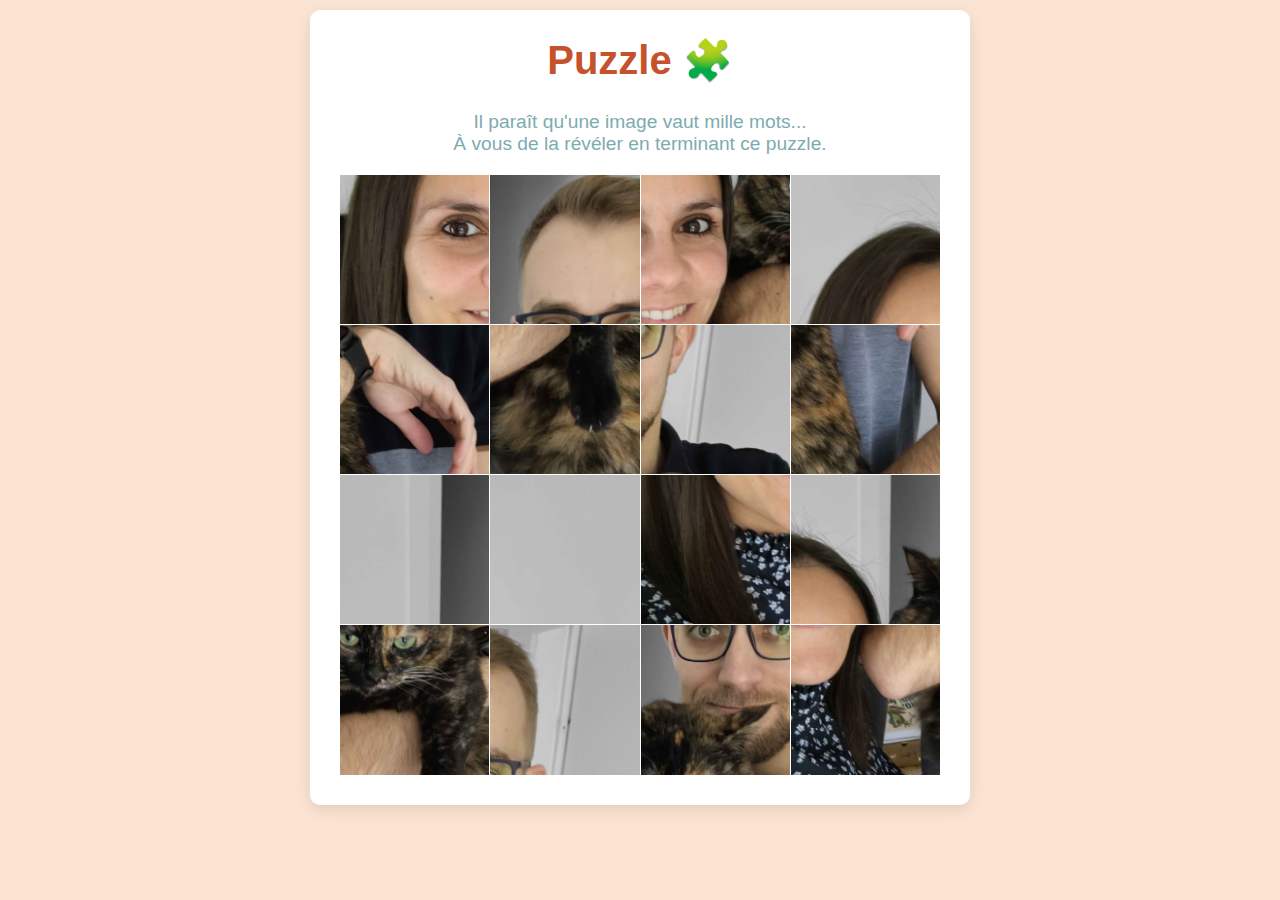
==== index.html @ b9bbb566 "first commit" ====
<!DOCTYPE html>
<html lang="fr">

<head>
    <meta charset="UTF-8">
    <meta name="viewport" content="width=device-width, initial-scale=1.0">
    <title>Puzzle</title>
    <link rel="stylesheet" href="styles.css">
    <link rel="shortcut icon" href="icon.png" type="image/x-icon">
</head>

<body>
    <div class="container">
        <h1>Puzzle 🧩</h1>
        <p class="intro-text">Il paraît qu'une image vaut mille mots... <br>
            À vous de la révéler en terminant ce puzzle.</p>
        <div class="puzzle-container" id="puzzleContainer">
            <!-- Puzzle  -->
        </div>
        <div class="reveal-text" id="revealText">
            <h2>Bravo !</h2>
            <p>Puzzle maitrisé ! Allez, cliquez ...</p>
            <button id="congrat" onclick="window.location.href='congrat.html'">Découvrir</button>
        </div>
    </div>
    <script src="script.js"></script>
</body>

</html>
---- styles.css ----
body {
    font-family: Arial, sans-serif;
    background-color: #fbe4d2;
    display: flex;
    justify-content: center;
    align-items: center;
    height: 100%;
    padding: 10px;
    margin: 0;
    color: #333;
}

.container {
    text-align: center;
    background-color: white;
    padding: 30px;
    border-radius: 10px;
    box-shadow: 0 5px 15px rgba(0, 0, 0, 0.1);
    width: 100%;
    max-width: 600px;
    padding-top: 0;
}

p {
    color: #7eabaf;
}

h1,
h2 {
    font-size: 2.5em;
    color: #c6522b;
}

.intro-text {
    font-size: 1.2em;
    margin: 20px 0;
}

.puzzle-container {
    display: grid;
    grid-template-columns: repeat(auto-fit, minmax(60px, 1fr));
    grid-template-rows: repeat(auto-fit, minmax(60px, 1fr));
    gap: 1px;
    justify-content: center;
    margin-top: 20px;
}

.puzzle-piece {
    width: 100%;
    height: 0;
    padding-bottom: 100%;
    background-size: cover;
    cursor: pointer;
    transition: transform 0.3s ease;
}

.puzzle-piece.selected {
    outline: 4px solid #c6522b;
    outline-offset: -2px;
}

.puzzle-piece:hover {
    transform: none;
}

.reveal-text {
    display: none;
    color: #ff6f61;
}

.reveal-text h2 {
    font-size: 2.5em;
}

#congrat {
    font-weight: 800;
    font-style: normal;
    transition: all .1s linear;
    background-color: transparent;
    border: solid 2px #c6522b;
    border-radius: 4px;
    color: #c6522b;
    display: inline-block;
    font-size: 14px;
    text-transform: uppercase;
    margin: 5px;
    padding: 10px;
    line-height: 1em;
    text-decoration: none;
    min-width: 120px;
    cursor: pointer;
}

@media (max-width: 600px) {
    h1 {
        font-size: 1.8em;
    }

    .intro-text {
        font-size: 1em;
    }

    .puzzle-container {
        gap: 1px;
    }

    .container {
        padding: 20px;
    }

    #congrat {
        font-size: 12px;
        padding: 8px;
    }
}
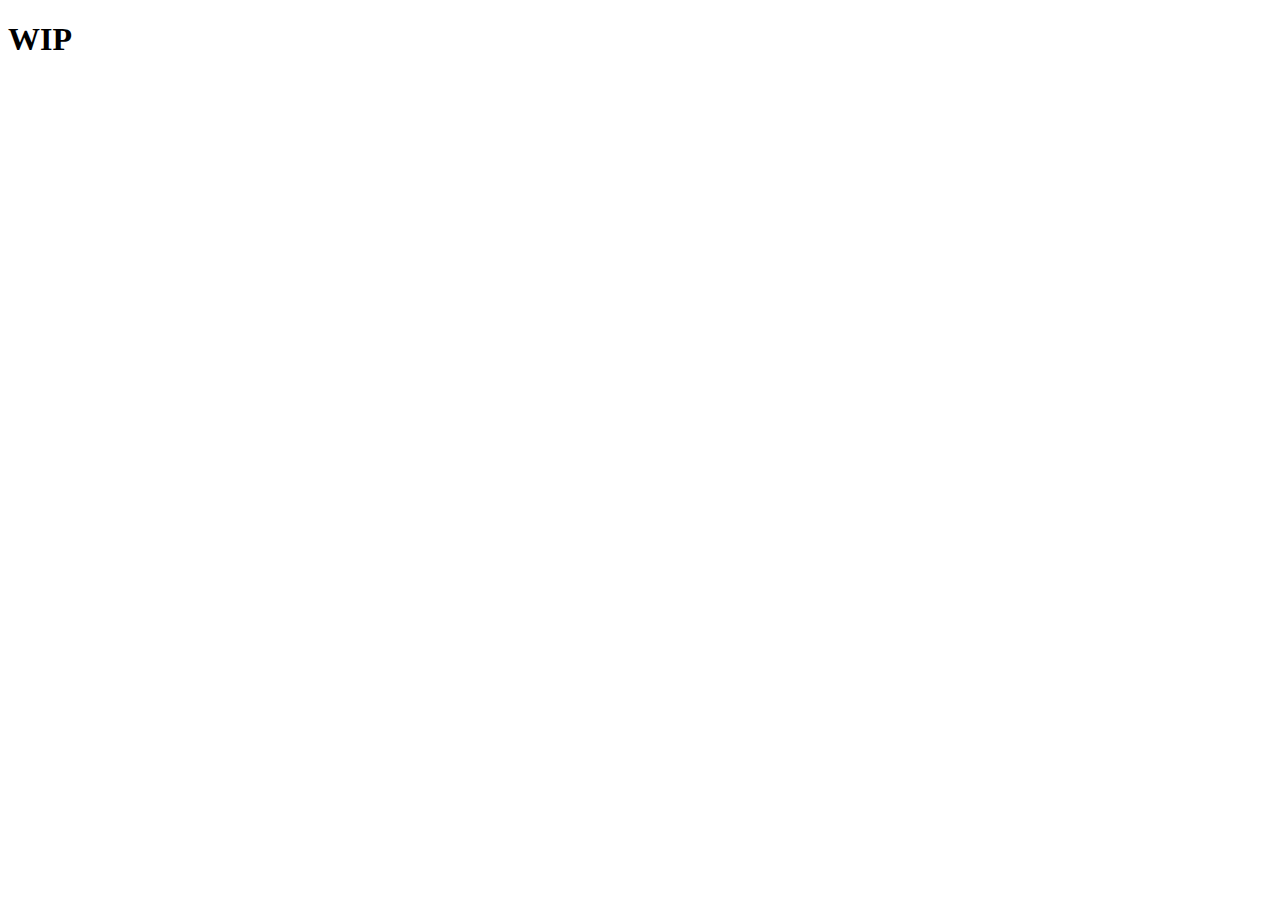
==== commit caab3563: "update project structure for future" ====
--- a/index.html
+++ b/index.html
@@ -1,29 +1,14 @@
 <!DOCTYPE html>
-<html lang="fr">
+<html lang="en">
 
 <head>
     <meta charset="UTF-8">
     <meta name="viewport" content="width=device-width, initial-scale=1.0">
-    <title>Puzzle</title>
-    <link rel="stylesheet" href="styles.css">
-    <link rel="shortcut icon" href="icon.png" type="image/x-icon">
+    <title>Document</title>
 </head>
 
 <body>
-    <div class="container">
-        <h1>Puzzle 🧩</h1>
-        <p class="intro-text">Il paraît qu'une image vaut mille mots... <br>
-            À vous de la révéler en terminant ce puzzle.</p>
-        <div class="puzzle-container" id="puzzleContainer">
-            <!-- Puzzle  -->
-        </div>
-        <div class="reveal-text" id="revealText">
-            <h2>Bravo !</h2>
-            <p>Puzzle maitrisé ! Allez, cliquez ...</p>
-            <button id="congrat" onclick="window.location.href='congrat.html'">Découvrir</button>
-        </div>
-    </div>
-    <script src="script.js"></script>
+    <h1>WIP</h1>
 </body>
 
 </html>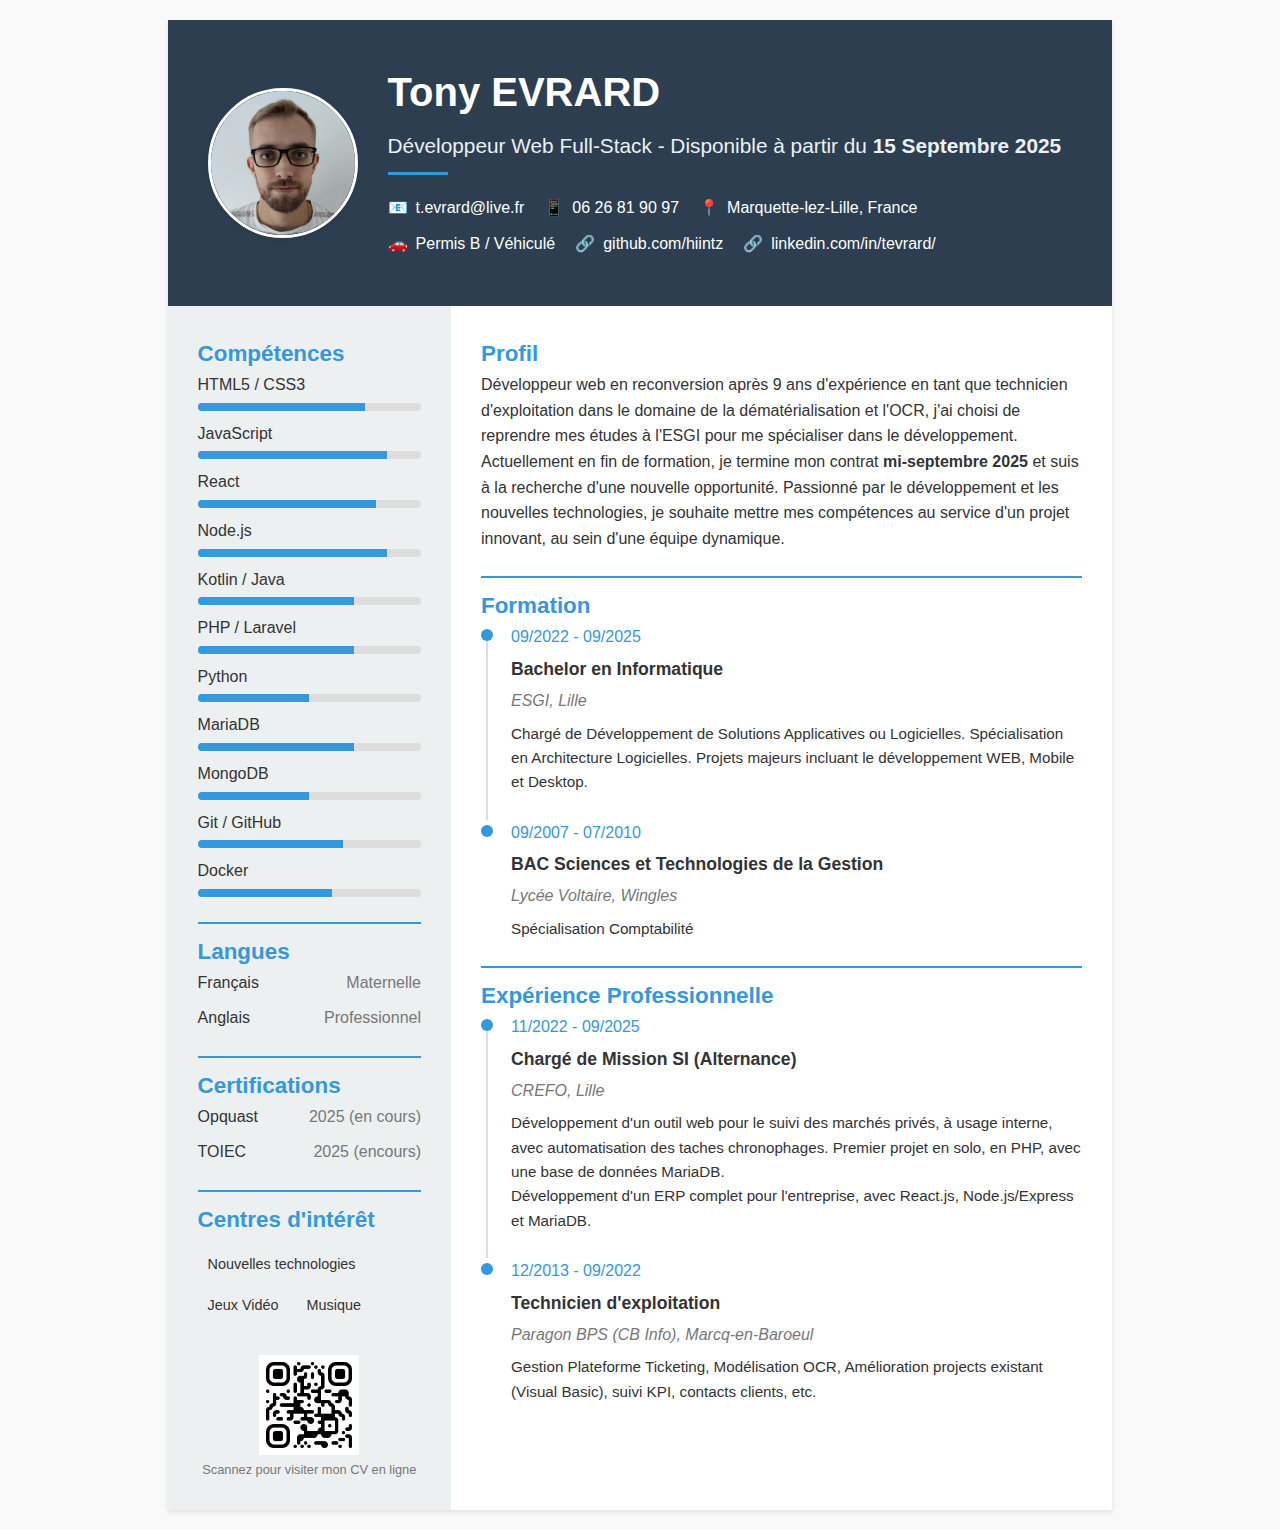
==== commit 9f8f07a0: "Add CV" ====
--- a/index.html
+++ b/index.html
@@ -1,14 +1,260 @@
 <!DOCTYPE html>
-<html lang="en">
+<html lang="fr">
 
 <head>
     <meta charset="UTF-8">
     <meta name="viewport" content="width=device-width, initial-scale=1.0">
-    <title>Document</title>
+    <title>CV - EVRARD Tony</title>
+    <link rel="stylesheet" href="style.css">
 </head>
 
 <body>
-    <h1>WIP</h1>
+    <div class="cv-container">
+        <header>
+            <div class="header-content">
+                <div class="profile-image">
+                    <img src="profil.jpeg" alt="Photo de profil">
+                </div>
+                <div class="name-title">
+                    <h1>Tony EVRARD</h1>
+                    <div class="job-title">Développeur Web Full-Stack - Disponible à partir du <b>15 Septembre 2025</b>
+                    </div>
+                    <div class="header-line"></div>
+                    <div class="contact-info">
+                        <div class="contact-item">
+                            <span class="contact-icon">📧</span>
+                            <span>t.evrard@live.fr</span>
+                        </div>
+                        <div class="contact-item">
+                            <span class="contact-icon">📱</span>
+                            <span>06 26 81 90 97</span>
+                        </div>
+                        <div class="contact-item">
+                            <span class="contact-icon">📍</span>
+                            <span>Marquette-lez-Lille, France</span>
+                        </div>
+                        <div class="contact-item">
+                            <span class="contact-icon">🚗</span>
+                            <span>Permis B / Véhiculé</span>
+                        </div>
+                        <div class="contact-item">
+                            <span class="contact-icon">🔗</span>
+                            <span>github.com/hiintz</span>
+                        </div>
+                        <div class="contact-item">
+                            <span class="contact-icon">🔗</span>
+                            <span>linkedin.com/in/tevrard/</span>
+                        </div>
+                    </div>
+                </div>
+            </div>
+        </header>
+
+        <div class="main-content">
+            <div class="sidebar">
+                <div class="section">
+                    <h2 class="section-title">Compétences</h2>
+                    <ul class="skills-list">
+                        <li class="skill-item">
+                            <span class="skill-name">HTML5 / CSS3</span>
+                            <div class="skill-bar">
+                                <div class="skill-level" style="width: 75%;"></div>
+                            </div>
+                        </li>
+                        <li class="skill-item">
+                            <span class="skill-name">JavaScript</span>
+                            <div class="skill-bar">
+                                <div class="skill-level" style="width: 85%;"></div>
+                            </div>
+                        </li>
+                        <li class="skill-item">
+                            <span class="skill-name">React</span>
+                            <div class="skill-bar">
+                                <div class="skill-level" style="width: 80%;"></div>
+                            </div>
+                        </li>
+                        <li class="skill-item">
+                            <span class="skill-name">Node.js</span>
+                            <div class="skill-bar">
+                                <div class="skill-level" style="width: 85%;"></div>
+                            </div>
+                        </li>
+                        <li class="skill-item">
+                            <span class="skill-name">Kotlin / Java</span>
+                            <div class="skill-bar">
+                                <div class="skill-level" style="width: 70%;"></div>
+                            </div>
+                        </li>
+                        <li class=" skill-item">
+                            <span class="skill-name">PHP / Laravel</span>
+                            <div class="skill-bar">
+                                <div class="skill-level" style="width: 70%;"></div>
+                            </div>
+                        </li>
+                        <li class="skill-item">
+                            <span class="skill-name">Python</span>
+                            <div class="skill-bar">
+                                <div class="skill-level" style="width: 50%;"></div>
+                            </div>
+                        </li>
+                        <li class="skill-item">
+                            <span class="skill-name">MariaDB</span>
+                            <div class="skill-bar">
+                                <div class="skill-level" style="width: 70%;"></div>
+                            </div>
+                        </li>
+                        <li class="skill-item">
+                            <span class="skill-name">MongoDB</span>
+                            <div class="skill-bar">
+                                <div class="skill-level" style="width: 50%;"></div>
+                            </div>
+                        </li>
+                        <li class="skill-item">
+                            <span class="skill-name">Git / GitHub</span>
+                            <div class="skill-bar">
+                                <div class="skill-level" style="width: 65%;"></div>
+                            </div>
+                        </li>
+                        <li class="skill-item">
+                            <span class="skill-name">Docker</span>
+                            <div class="skill-bar">
+                                <div class="skill-level" style="width: 60%;"></div>
+                            </div>
+                        </li>
+                    </ul>
+                </div>
+
+                <div class="section">
+                    <h2 class="section-title">Langues</h2>
+                    <ul class="languages-list">
+                        <li class="language-item">
+                            <span class="language-name">Français</span>
+                            <span class="language-level">Maternelle</span>
+                        </li>
+                        <li class="language-item">
+                            <span class="language-name">Anglais</span>
+                            <span class="language-level">Professionnel</span>
+                        </li>
+                    </ul>
+                </div>
+
+                <div class="section">
+                    <h2 class="section-title">Certifications</h2>
+                    <ul class="languages-list">
+                        <li class="language-item">
+                            <span class="language-name">Opquast</span>
+                            <span class="language-level">2025 (en cours)</span>
+                        </li>
+                        <li class="language-item">
+                            <span class="language-name">TOIEC</span>
+                            <span class="language-level">2025 (encours)</span>
+                        </li>
+                    </ul>
+                </div>
+
+                <div class="section">
+                    <h2 class="section-title">Centres d'intérêt</h2>
+                    <div class="interests-list">
+                        <span class="interest-item">Nouvelles technologies</span>
+                        <span class="interest-item">Jeux Vidéo</span>
+                        <span class="interest-item">Musique</span>
+                    </div>
+                </div>
+
+                <div class="qr-section">
+                    <div class="qr-code">
+                        <img src="cvQR.png" alt="QR Code">
+                    </div>
+                    <div class="qr-caption">Scannez pour visiter mon CV en ligne</div>
+                </div>
+            </div>
+
+            <div class="content">
+                <div class="section">
+                    <h2 class="section-title">Profil</h2>
+                    <p>Développeur web en reconversion après 9 ans d'expérience en tant que technicien d'exploitation
+                        dans le domaine de la
+                        dématérialisation et l'OCR, j'ai choisi de reprendre mes études à l'ESGI pour me spécialiser
+                        dans le développement.<br>
+                        Actuellement en fin de formation, je termine mon contrat <b>mi-septembre 2025</b> et suis à la
+                        recherche d'une nouvelle
+                        opportunité. Passionné par le développement et les nouvelles technologies, je souhaite mettre
+                        mes compétences au service
+                        d'un projet innovant, au sein d'une équipe dynamique.</p>
+                </div>
+
+                <div class="section">
+                    <h2 class="section-title">Formation</h2>
+                    <div class="timeline-item">
+                        <div class="timeline-date">09/2022 - 09/2025</div>
+                        <div class="timeline-title">Bachelor en Informatique</div>
+                        <div class="timeline-place">ESGI, Lille</div>
+                        <div class="timeline-description">Chargé de Développement de Solutions Applicatives ou
+                            Logicielles.
+                            Spécialisation en Architecture Logicielles.
+                            Projets majeurs incluant le développement WEB, Mobile et Desktop.</div>
+                    </div>
+
+                    <div class="timeline-item">
+                        <div class="timeline-date">09/2007 - 07/2010</div>
+                        <div class="timeline-title">BAC Sciences et Technologies de la Gestion</div>
+                        <div class="timeline-place">Lycée Voltaire, Wingles</div>
+                        <div class="timeline-description">Spécialisation Comptabilité</div>
+                    </div>
+                </div>
+
+                <div class="section">
+                    <h2 class="section-title">Expérience Professionnelle</h2>
+                    <div class="timeline-item">
+                        <div class="timeline-date">11/2022 - 09/2025</div>
+                        <div class="timeline-title">Chargé de Mission SI (Alternance)</div>
+                        <div class="timeline-place">CREFO, Lille</div>
+                        <div class="timeline-description">Développement d'un outil web pour le suivi des marchés privés,
+                            à usage interne, avec automatisation des taches chronophages.
+                            Premier projet en solo, en PHP, avec une base de données MariaDB.<br>
+                            Développement d'un ERP complet pour l'entreprise, avec React.js, Node.js/Express et MariaDB.
+                        </div>
+                    </div>
+
+                    <div class="timeline-item">
+                        <div class="timeline-date">12/2013 - 09/2022</div>
+                        <div class="timeline-title">Technicien d'exploitation</div>
+                        <div class="timeline-place">Paragon BPS (CB Info), Marcq-en-Baroeul</div>
+                        <div class="timeline-description">Gestion Plateforme Ticketing, Modélisation OCR, Amélioration
+                            projects existant (Visual Basic), suivi KPI, contacts clients, etc.</div>
+                    </div>
+                </div>
+
+                <!-- <div class="section">
+                    <h2 class="section-title">Projets Personnels</h2>
+                    <div class="project-item">
+                        <div class="project-title">Plateforme de Gestion de Tâches</div>
+                        <div class="project-tech">React.js, Node.js, MongoDB, Express</div>
+                        <div class="timeline-description">Application web complète permettant aux utilisateurs de gérer
+                            leurs tâches quotidiennes avec des fonctionnalités avancées comme le drag-and-drop, les
+                            catégories personnalisées et les rappels. Implémentation d'une API RESTful et
+                            authentification sécurisée.</div>
+                    </div>
+
+                    <div class="project-item">
+                        <div class="project-title">Portfolio de Photographie</div>
+                        <div class="project-tech">HTML5, CSS3, JavaScript, GSAP</div>
+                        <div class="timeline-description">Site web responsive présentant un portfolio de photographie
+                            avec des animations fluides et une galerie interactive. Optimisation des images et mise en
+                            place de techniques de lazy loading pour améliorer les performances.</div>
+                    </div>
+
+                    <div class="project-item">
+                        <div class="project-title">Extension de Navigateur pour la Productivité</div>
+                        <div class="project-tech">JavaScript, Chrome API, Firebase</div>
+                        <div class="timeline-description">Extension Chrome permettant de bloquer les sites distractifs
+                            pendant les sessions de travail. Fonctionnalités incluant minuteur personnalisable,
+                            statistiques d'utilisation et synchronisation entre appareils.</div>
+                    </div>
+                </div> -->
+            </div>
+        </div>
+    </div>
 </body>
 
 </html>--- a/style.css
+++ b/style.css
@@ -0,0 +1,419 @@
+/* Variables et reset */
+:root {
+    --primary-color: #3498db;
+    --secondary-color: #2c3e50;
+    --light-color: #ecf0f1;
+    --dark-color: #34495e;
+    --accent-color: #e74c3c;
+    --text-color: #333;
+    --light-text: #777;
+    --shadow: 0 2px 5px rgba(0, 0, 0, 0.1);
+    --transition: all 0.3s ease;
+}
+
+* {
+    margin: 0;
+    padding: 0;
+    box-sizing: border-box;
+    font-family: 'Segoe UI', Roboto, 'Helvetica Neue', Arial, sans-serif;
+}
+
+body {
+    color: var(--text-color);
+    line-height: 1.6;
+    background-color: #f9f9f9;
+}
+
+/* Conteneur principal */
+.cv-container {
+    max-width: 250mm;
+    margin: 20px auto;
+    background: white;
+    box-shadow: var(--shadow);
+    position: relative;
+    overflow: hidden;
+}
+
+/* En-tête */
+header {
+    background: var(--secondary-color);
+    color: white;
+    padding: 40px;
+    position: relative;
+    overflow: hidden;
+}
+
+.header-content {
+    display: flex;
+    align-items: center;
+    position: relative;
+    z-index: 2;
+}
+
+.profile-image {
+    width: 150px;
+    height: 150px;
+    border-radius: 50%;
+    overflow: hidden;
+    border: 3px solid white;
+    margin-right: 30px;
+    box-shadow: var(--shadow);
+}
+
+.profile-image img {
+    width: 100%;
+    height: 100%;
+    object-fit: cover;
+}
+
+.name-title {
+    flex: 1;
+}
+
+h1 {
+    font-size: 2.5rem;
+    margin-bottom: 5px;
+    font-weight: 700;
+}
+
+.job-title {
+    font-size: 1.3rem;
+    color: var(--light-color);
+    font-weight: 400;
+    margin-bottom: 10px;
+}
+
+.header-line {
+    width: 60px;
+    height: 3px;
+    background: var(--primary-color);
+    margin: 10px 0;
+}
+
+/* Contact Info */
+.contact-info {
+    display: flex;
+    flex-wrap: wrap;
+    margin-top: 20px;
+}
+
+.contact-item {
+    display: flex;
+    align-items: center;
+    margin-right: 20px;
+    margin-bottom: 10px;
+}
+
+.contact-icon {
+    width: 20px;
+    margin-right: 8px;
+    color: var(--primary-color);
+}
+
+/* Contenu principal */
+.main-content {
+    display: flex;
+    padding: 0;
+}
+
+/* Barre latérale */
+.sidebar {
+    flex: 0 0 30%;
+    background: var(--light-color);
+    padding: 30px;
+}
+
+/* Contenu principal */
+.content {
+    flex: 0 0 70%;
+    padding: 30px;
+}
+
+/* Sections */
+.section {
+    margin-bottom: 25px;
+}
+
+.section:last-child {
+    margin-bottom: 0;
+}
+
+.section-title {
+    font-size: 1.4rem;
+    color: var(--primary-color);
+    /* margin-bottom: 15px; */
+    position: relative;
+    font-weight: 600;
+}
+
+.section-title::after {
+    content: '';
+    position: absolute;
+    left: 0;
+    bottom: 0;
+    width: 30px;
+    height: a3px;
+    background: var(--primary-color);
+}
+
+.section+.section::before {
+    content: "";
+    display: block;
+    border-top: 2px solid var(--primary-color);
+    margin: 10px 0;
+}
+
+/* Compétences */
+.skills-list {
+    list-style: none;
+}
+
+.skill-item {
+    margin-bottom: 10px;
+}
+
+.skill-name {
+    display: block;
+    margin-bottom: 5px;
+    font-weight: 500;
+}
+
+.skill-bar {
+    width: 100%;
+    height: 8px;
+    background: #ddd;
+    border-radius: 4px;
+    overflow: hidden;
+}
+
+.skill-level {
+    height: 100%;
+    background: var(--primary-color);
+}
+
+/* Timeline pour éducation et expérience */
+.timeline-item {
+    position: relative;
+    padding-left: 30px;
+    margin-bottom: 25px;
+}
+
+.timeline-item:last-child {
+    margin-bottom: 0;
+}
+
+.timeline-item::before {
+    content: '';
+    position: absolute;
+    left: 0;
+    top: 5px;
+    width: 12px;
+    height: 12px;
+    border-radius: 50%;
+    background: var(--primary-color);
+    z-index: 1;
+}
+
+.timeline-item::after {
+    content: '';
+    position: absolute;
+    left: 5px;
+    top: 5px;
+    width: 2px;
+    height: calc(100% + 20px);
+    background: #ddd;
+}
+
+.timeline-item:last-child::after {
+    display: none;
+}
+
+.timeline-date {
+    font-weight: 500;
+    color: var(--primary-color);
+    margin-bottom: 5px;
+}
+
+.timeline-title {
+    font-weight: 600;
+    margin-bottom: 5px;
+    font-size: 1.1rem;
+}
+
+.timeline-place {
+    font-style: italic;
+    color: var(--light-text);
+    margin-bottom: 8px;
+}
+
+.timeline-description {
+    color: var(--text-color);
+    font-size: 0.95rem;
+}
+
+/* Projets */
+.project-item {
+    margin-bottom: 20px;
+}
+
+.project-title {
+    font-weight: 600;
+    margin-bottom: 5px;
+    font-size: 1.1rem;
+}
+
+.project-tech {
+    color: var(--accent-color);
+    font-size: 0.9rem;
+    margin-bottom: 8px;
+}
+
+/* Langues */
+.languages-list {
+    list-style: none;
+}
+
+.language-item {
+    display: flex;
+    justify-content: space-between;
+    margin-bottom: 10px;
+}
+
+.language-name {
+    font-weight: 500;
+}
+
+.language-level {
+    color: var(--light-text);
+}
+
+/* Intérêts */
+.interests-list {
+    display: flex;
+    flex-wrap: wrap;
+    margin-top: 10px;
+}
+
+.interest-item {
+    background: var(--light-color);
+    padding: 5px 10px;
+    border-radius: 15px;
+    margin: 0 8px 8px 0;
+    font-size: 0.9rem;
+    transition: var(--transition);
+}
+
+.interest-item:hover {
+    background: var(--primary-color);
+    color: white;
+}
+
+/* QR Code pour version en ligne */
+.qr-section {
+    text-align: center;
+    margin-top: 20px;
+}
+
+.qr-code {
+    width: 100px;
+    height: 100px;
+    margin: 0 auto;
+    background-color: #ddd;
+    display: flex;
+    align-items: center;
+    justify-content: center;
+}
+
+.qr-code img {
+    max-width: 100%;
+    max-height: 100%;
+}
+
+.qr-caption {
+    font-size: 0.8rem;
+    margin-top: 5px;
+    color: var(--light-text);
+}
+
+/* Responsive Design */
+@media print {
+    body {
+        background: white;
+    }
+
+    .cv-container {
+        box-shadow: none;
+        margin: 0;
+        width: 100%;
+        max-width: none;
+    }
+
+    /* Ajustements pour l'impression */
+    header {
+        padding: 40px;
+        page-break-after: avoid;
+        page-break-inside: avoid;
+    }
+
+    .header-content {
+        justify-content: center;
+    }
+
+    .profile-image {
+        width: 150px;
+        height: 150px;
+    }
+
+    h1 {
+        font-size: 2rem;
+    }
+
+    .job-title {
+        font-size: 1.1rem;
+    }
+
+    .main-content {
+        page-break-inside: avoid;
+    }
+
+    .qr-section {
+        display: block;
+    }
+}
+
+@media (max-width: 768px) {
+    .cv-container {
+        margin: 0;
+        box-shadow: none;
+    }
+
+    .header-content {
+        flex-direction: column;
+        text-align: center;
+    }
+
+    .profile-image {
+        margin: 0 auto 20px;
+    }
+
+    .name-title {
+        text-align: center;
+    }
+
+    .header-line {
+        margin: 10px auto;
+    }
+
+    .contact-info {
+        justify-content: center;
+    }
+
+    .main-content {
+        flex-direction: column;
+    }
+
+    .sidebar,
+    .content {
+        flex: 0 0 100%;
+    }
+}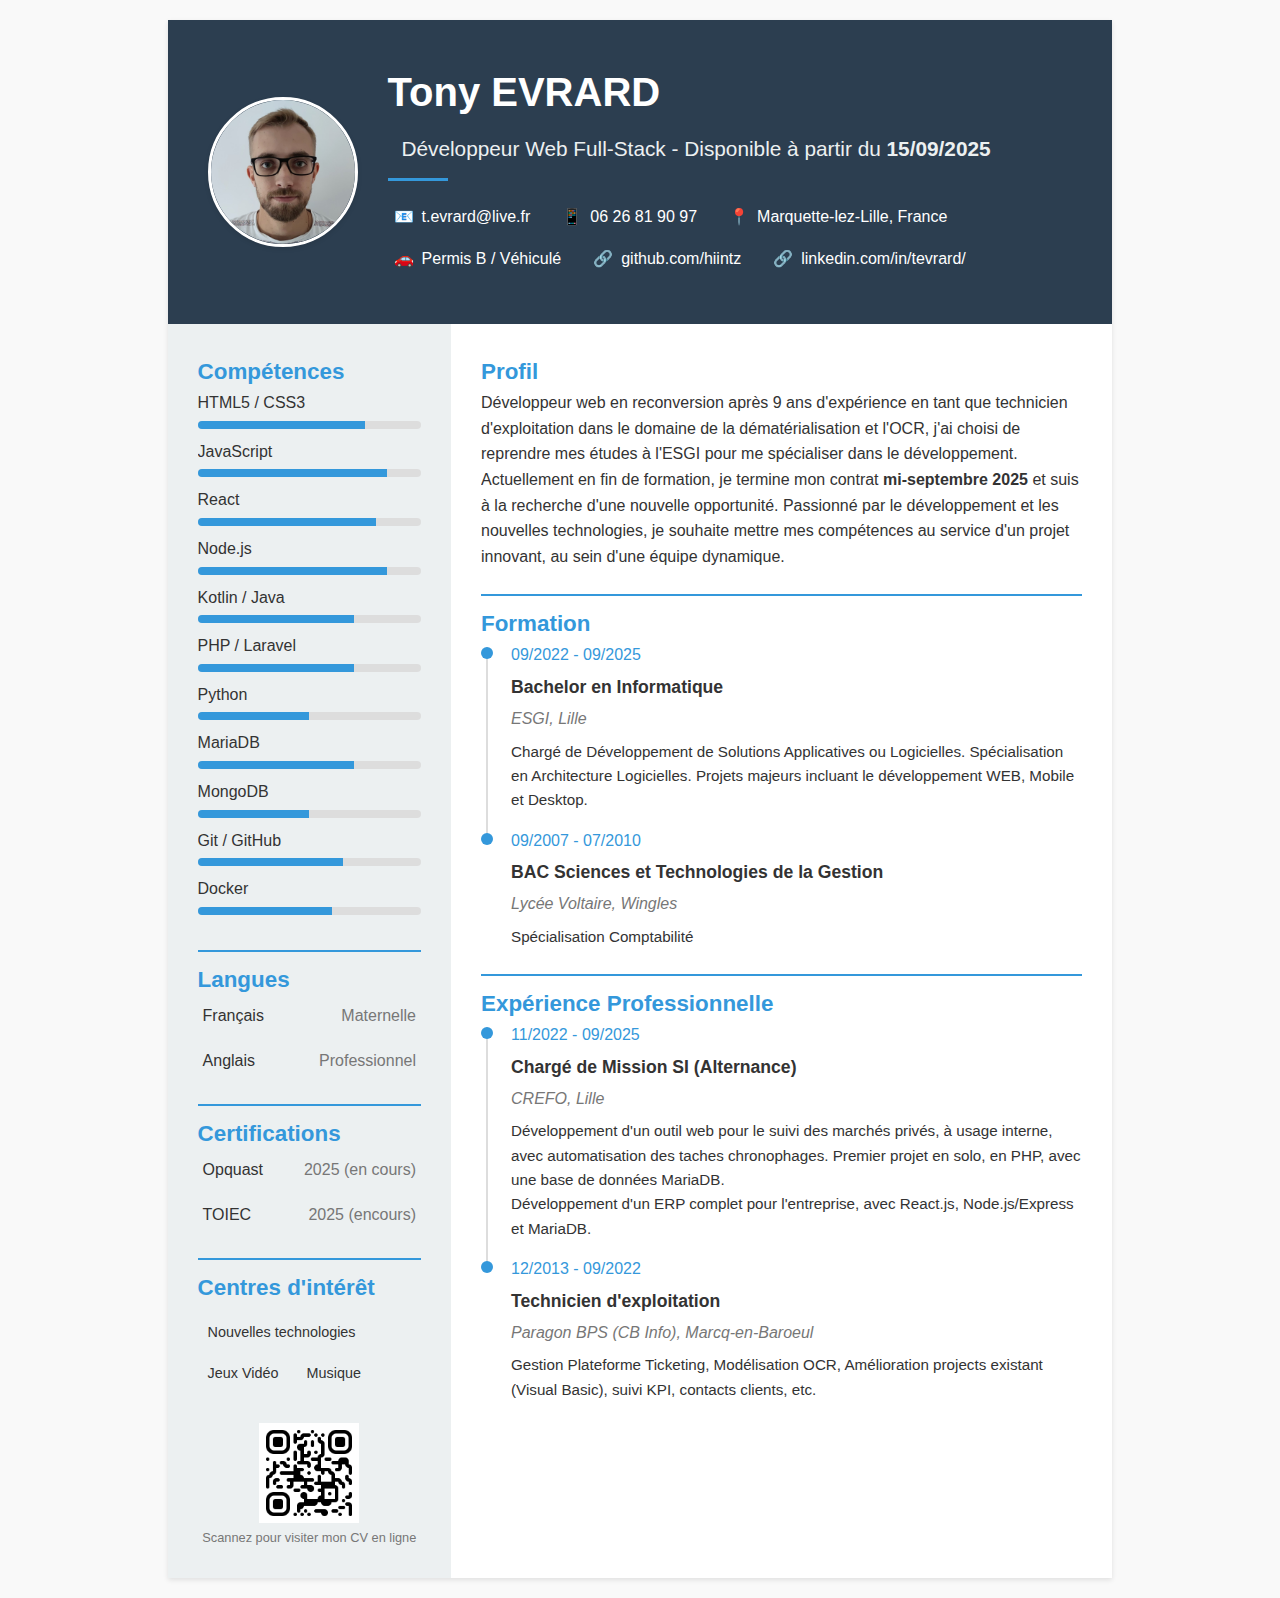
==== commit 0f96a092: "Update index.html and style.css for improved hover effects and styling consistency" ====
--- a/index.html
+++ b/index.html
@@ -17,17 +17,17 @@
                 </div>
                 <div class="name-title">
                     <h1>Tony EVRARD</h1>
-                    <div class="job-title">Développeur Web Full-Stack - Disponible à partir du <b>15 Septembre 2025</b>
+                    <div class="job-title">Développeur Web Full-Stack - Disponible à partir du <b>15/09/2025</b>
                     </div>
                     <div class="header-line"></div>
                     <div class="contact-info">
                         <div class="contact-item">
                             <span class="contact-icon">📧</span>
-                            <span>t.evrard@live.fr</span>
+                            <a href="mailto:t.evrard@live.fr">t.evrard@live.fr</a>
                         </div>
                         <div class="contact-item">
                             <span class="contact-icon">📱</span>
-                            <span>06 26 81 90 97</span>
+                            <a href="tel:0626819097">06 26 81 90 97</a>
                         </div>
                         <div class="contact-item">
                             <span class="contact-icon">📍</span>
@@ -39,11 +39,13 @@
                         </div>
                         <div class="contact-item">
                             <span class="contact-icon">🔗</span>
-                            <span>github.com/hiintz</span>
+                            <a href="https://github.com/hiintz" target="_blank"
+                                rel="noopener noreferrer">github.com/hiintz</a>
                         </div>
                         <div class="contact-item">
                             <span class="contact-icon">🔗</span>
-                            <span>linkedin.com/in/tevrard/</span>
+                            <a href="https://linkedin.com/in/tevrard" target="_blank"
+                                rel="noopener noreferrer">linkedin.com/in/tevrard/</a>
                         </div>
                     </div>
                 </div>
--- a/style.css
+++ b/style.css
@@ -9,6 +9,10 @@
     --light-text: #777;
     --shadow: 0 2px 5px rgba(0, 0, 0, 0.1);
     --transition: all 0.3s ease;
+    --hover-transition: all 0.3s cubic-bezier(0.175, 0.885, 0.32, 1.275);
+    --hover-shadow: 0 5px 15px rgba(0, 0, 0, 0.1);
+    --glow-effect: 0 0 10px rgba(52, 152, 219, 0.5);
+    --text-shadow: 2px 2px 4px rgba(0, 0, 0, 0.2);
 }
 
 * {
@@ -58,6 +62,7 @@
     border: 3px solid white;
     margin-right: 30px;
     box-shadow: var(--shadow);
+    transition: var(--hover-transition);
 }
 
 .profile-image img {
@@ -66,14 +71,45 @@
     object-fit: cover;
 }
 
+.profile-image:hover {
+    transform: scale(1.05);
+    border-color: var(--primary-color);
+    box-shadow: 0 0 0 3px rgba(52, 152, 219, 0.3);
+}
+
 .name-title {
     flex: 1;
+    position: relative;
 }
 
 h1 {
     font-size: 2.5rem;
     margin-bottom: 5px;
     font-weight: 700;
+    transition: var(--hover-transition);
+    display: inline-block;
+    position: relative;
+}
+
+h1:hover {
+    transform: translateY(-2px);
+    text-shadow: var(--text-shadow);
+    color: #fff;
+}
+
+h1::after {
+    content: '';
+    position: absolute;
+    bottom: 0;
+    left: 0;
+    width: 0;
+    height: 3px;
+    background: linear-gradient(90deg, var(--primary-color), #fff);
+    transition: width 0.4s ease;
+}
+
+h1:hover::after {
+    width: 100%;
 }
 
 .job-title {
@@ -81,6 +117,34 @@
     color: var(--light-color);
     font-weight: 400;
     margin-bottom: 10px;
+    transition: var(--hover-transition);
+    padding: 3px 0;
+    position: relative;
+}
+
+.job-title:hover {
+    color: #fff;
+}
+
+.job-title::before {
+    content: '{ ';
+    opacity: 0;
+    color: var(--primary-color);
+    font-weight: bold;
+    transition: var(--hover-transition);
+}
+
+.job-title::after {
+    content: ' }';
+    opacity: 0;
+    color: var(--primary-color);
+    font-weight: bold;
+    transition: var(--hover-transition);
+}
+
+.job-title:hover::before,
+.job-title:hover::after {
+    opacity: 1;
 }
 
 .header-line {
@@ -102,6 +166,20 @@
     align-items: center;
     margin-right: 20px;
     margin-bottom: 10px;
+    transition: var(--hover-transition);
+    padding: 3px 6px;
+    border-radius: 4px;
+}
+
+.contact-item:hover {
+    transform: translateY(-3px);
+    background-color: rgba(255, 255, 255, 0.1);
+    box-shadow: var(--hover-shadow);
+}
+
+.contact-item a:hover {
+    color: var(--primary-color);
+    text-decoration: underline;
 }
 
 .contact-icon {
@@ -144,6 +222,7 @@
     /* margin-bottom: 15px; */
     position: relative;
     font-weight: 600;
+    transition: var(--hover-transition);
 }
 
 .section-title::after {
@@ -154,6 +233,11 @@
     width: 30px;
     height: a3px;
     background: var(--primary-color);
+    transition: width 0.3s ease;
+}
+
+.section:hover .section-title::after {
+    width: 60px;
 }
 
 .section+.section::before {
@@ -163,6 +247,44 @@
     margin: 10px 0;
 }
 
+/* Section Profil avec animation spéciale */
+.section:first-child {
+    position: relative;
+    overflow: hidden;
+    border-left: 0 solid var(--primary-color);
+    transition: all 0.5s ease;
+    padding-left: 0;
+}
+
+.section:first-child:hover {
+    border-left: 5px solid var(--primary-color);
+    padding-left: 15px;
+    background: linear-gradient(90deg, rgba(52, 152, 219, 0.05), transparent);
+}
+
+.section:first-child p {
+    transition: var(--hover-transition);
+}
+
+.section:first-child:hover p {
+    transform: translateX(3px);
+}
+
+.section:first-child::after {
+    content: '';
+    position: absolute;
+    bottom: 0;
+    right: 0;
+    width: 0;
+    height: 2px;
+    background: linear-gradient(90deg, transparent, var(--primary-color));
+    transition: width 0.6s ease;
+}
+
+.section:first-child:hover::after {
+    width: 100%;
+}
+
 /* Compétences */
 .skills-list {
     list-style: none;
@@ -170,6 +292,16 @@
 
 .skill-item {
     margin-bottom: 10px;
+    transition: var(--hover-transition);
+}
+
+.skill-item:hover {
+    transform: translateX(5px);
+}
+
+.skill-item:hover .skill-name {
+    color: var(--primary-color);
+    font-weight: 600;
 }
 
 .skill-name {
@@ -184,22 +316,35 @@
     background: #ddd;
     border-radius: 4px;
     overflow: hidden;
+    transition: var(--hover-transition);
 }
 
 .skill-level {
     height: 100%;
     background: var(--primary-color);
+    transition: var(--hover-transition);
+}
+
+.skill-item:hover .skill-level {
+    filter: brightness(1.2);
+    box-shadow: 0 0 3px var(--primary-color);
 }
 
 /* Timeline pour éducation et expérience */
 .timeline-item {
     position: relative;
     padding-left: 30px;
-    margin-bottom: 25px;
-}
-
-.timeline-item:last-child {
-    margin-bottom: 0;
+    margin-bottom: 15px;
+    transition: var(--hover-transition);
+}
+
+.timeline-item:hover {
+    transform: translateX(5px);
+}
+
+.timeline-item:hover::before {
+    transform: scale(1.5);
+    box-shadow: 0 0 0 3px rgba(52, 152, 219, 0.3);
 }
 
 .timeline-item::before {
@@ -212,6 +357,7 @@
     border-radius: 50%;
     background: var(--primary-color);
     z-index: 1;
+    transition: var(--hover-transition);
 }
 
 .timeline-item::after {
@@ -238,6 +384,11 @@
     font-weight: 600;
     margin-bottom: 5px;
     font-size: 1.1rem;
+    transition: color 0.3s ease;
+}
+
+.timeline-item:hover .timeline-title {
+    color: var(--primary-color);
 }
 
 .timeline-place {
@@ -277,6 +428,18 @@
     display: flex;
     justify-content: space-between;
     margin-bottom: 10px;
+    transition: var(--hover-transition);
+    padding: 5px;
+    border-radius: 4px;
+}
+
+.language-item:hover {
+    background-color: rgba(52, 152, 219, 0.1);
+    transform: translateX(5px);
+}
+
+.language-item:hover .language-name {
+    color: var(--primary-color);
 }
 
 .language-name {
@@ -300,10 +463,12 @@
     border-radius: 15px;
     margin: 0 8px 8px 0;
     font-size: 0.9rem;
-    transition: var(--transition);
+    transition: var(--hover-transition);
 }
 
 .interest-item:hover {
+    transform: translateY(-3px);
+    box-shadow: var(--hover-shadow);
     background: var(--primary-color);
     color: white;
 }
@@ -322,17 +487,29 @@
     display: flex;
     align-items: center;
     justify-content: center;
+    transition: var(--hover-transition);
 }
 
 .qr-code img {
     max-width: 100%;
     max-height: 100%;
+}
+
+.qr-code:hover {
+    transform: scale(1.1);
+    box-shadow: var(--hover-shadow);
 }
 
 .qr-caption {
     font-size: 0.8rem;
     margin-top: 5px;
     color: var(--light-text);
+}
+
+a {
+    color: white;
+    text-decoration: none;
+    transition: var(--hover-transition);
 }
 
 /* Responsive Design */
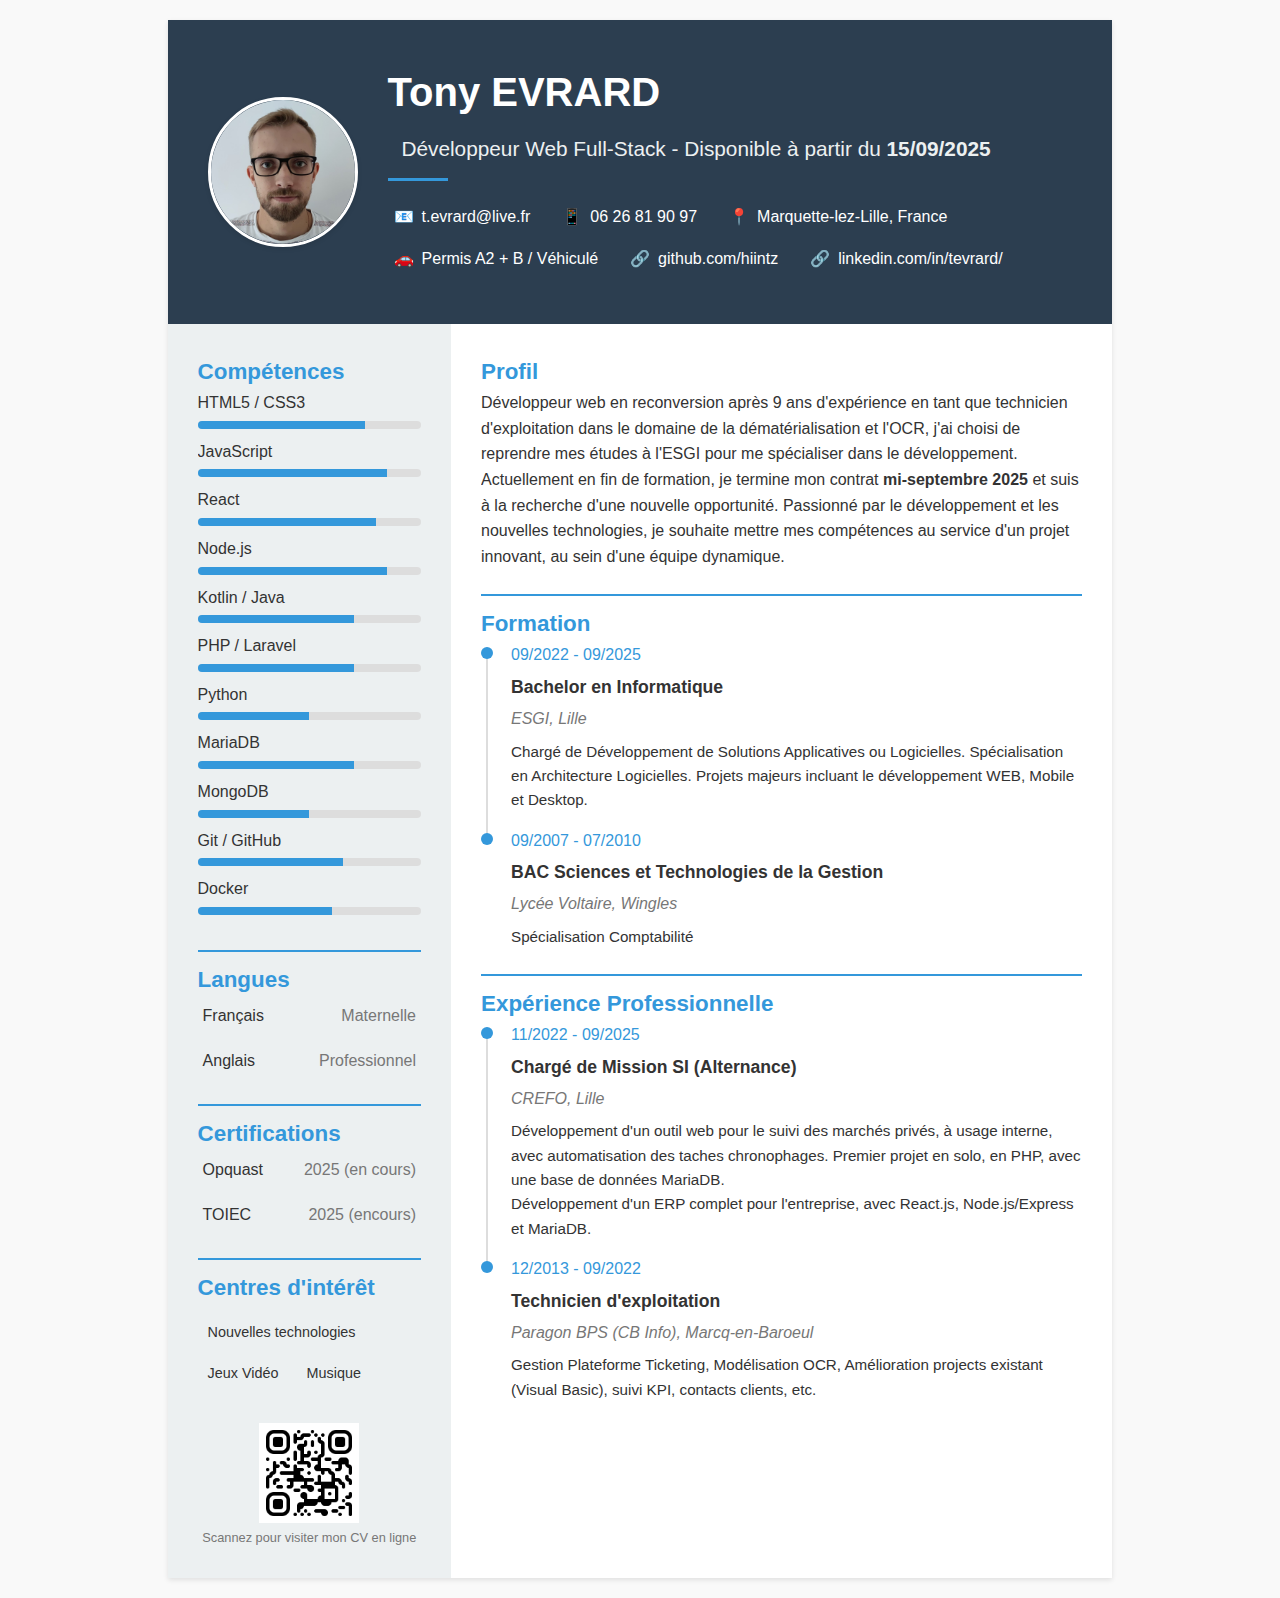
==== commit b2e57c01: "fix: Update driving license information in contact section" ====
--- a/index.html
+++ b/index.html
@@ -5,7 +5,8 @@
     <meta charset="UTF-8">
     <meta name="viewport" content="width=device-width, initial-scale=1.0">
     <title>CV - EVRARD Tony</title>
-    <link rel="stylesheet" href="style.css">
+    <link rel="stylesheet" href="style.css?v=1.0">
+    <link rel="icon" type="image/png" href="favicon.png">
 </head>
 
 <body>
@@ -35,7 +36,7 @@
                         </div>
                         <div class="contact-item">
                             <span class="contact-icon">🚗</span>
-                            <span>Permis B / Véhiculé</span>
+                            <span>Permis A2 + B / Véhiculé</span>
                         </div>
                         <div class="contact-item">
                             <span class="contact-icon">🔗</span>
--- a/style.css
+++ b/style.css
@@ -20,6 +20,10 @@
     padding: 0;
     box-sizing: border-box;
     font-family: 'Segoe UI', Roboto, 'Helvetica Neue', Arial, sans-serif;
+    /* Empêcher le curseur de texte clignotant lors du clic */
+    -webkit-user-select: text;
+    user-select: text;
+    cursor: default;
 }
 
 body {
@@ -36,6 +40,8 @@
     box-shadow: var(--shadow);
     position: relative;
     overflow: hidden;
+    -webkit-user-modify: read-only;
+    -moz-user-modify: read-only;
 }
 
 /* En-tête */
@@ -510,6 +516,19 @@
     color: white;
     text-decoration: none;
     transition: var(--hover-transition);
+    cursor: pointer;
+}
+
+/* Permettre la sélection de texte sans curseur clignotant */
+p,
+.timeline-description,
+.language-item,
+.interest-item,
+.timeline-title,
+.timeline-place,
+.timeline-date,
+.skill-name {
+    cursor: text;
 }
 
 /* Responsive Design */
